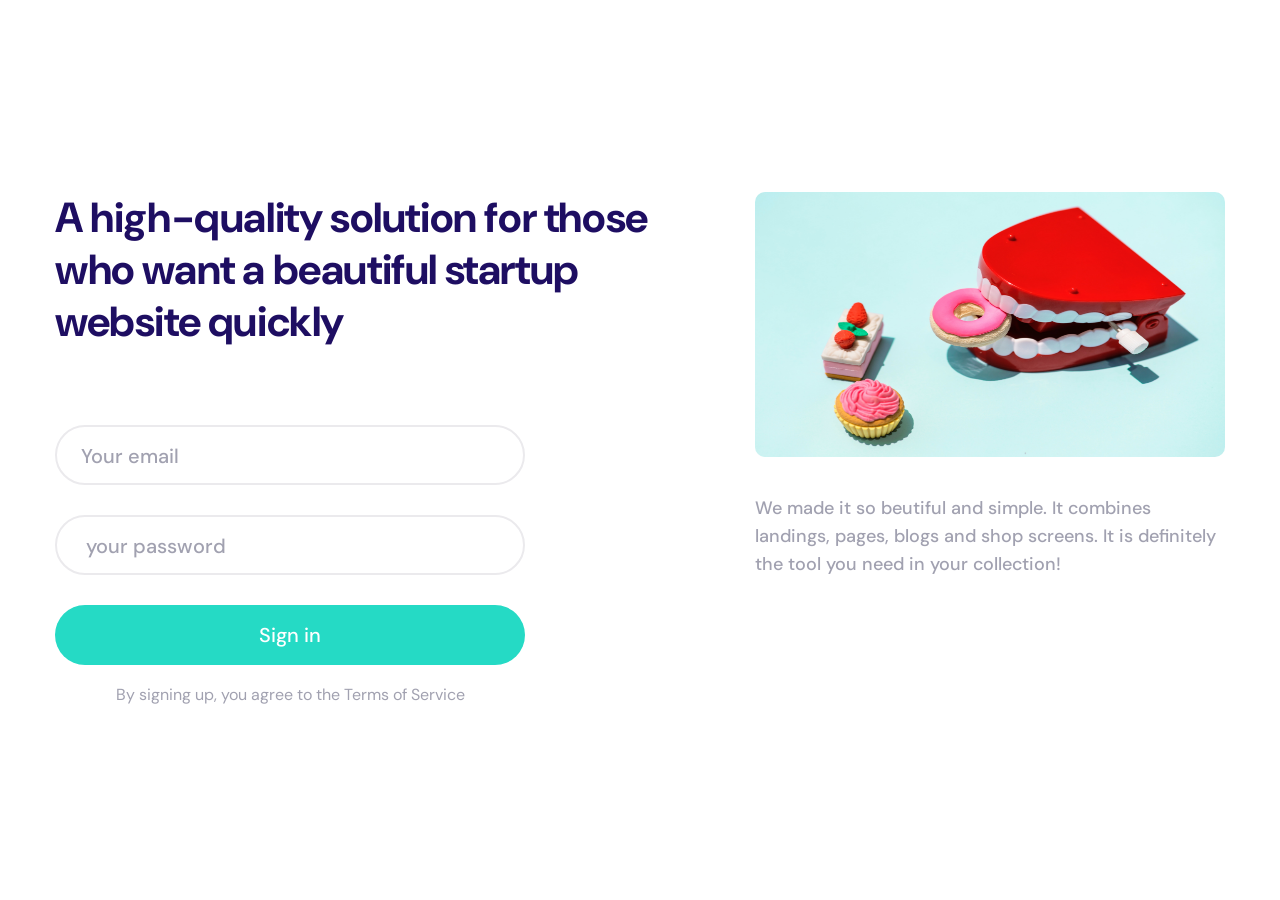
==== index.html @ a72077d7 "first commit" ====
<!DOCTYPE html>
<html lang="en">

<head>
    <meta charset="UTF-8">
    <meta name="viewport" content="width=device-width, initial-scale=1.0">
    <title>Document</title>
    <link rel="stylesheet" href="./assets/style.css">
    <link rel="icon" type="image/x-icon" href="./assets/images/shop_screens.jpg">
</head>

<body>
    <section>
        <div class="container">
            <div class="row">
                <div class="box-1">
                    <div class="col-left-1">
                        <h1 class="heading">
                            A high-quality solution for those who want a beautiful startup website quickly
                        </h1>
                    </div>
                    <div class="col-left-2">
                        <form class="column">
                            <input class="email-input" type="email" id="email" placeholder="Your email" required>
                            <input class="password-input" type="password" name="password" placeholder=" your password">
                            <button class="btn" type="submit">Sign in</button>
                        </form>
                        <p class="para">
                            By signing up, you agree to the Terms of Service
                        </p>
                    </div>
                </div>

                <div class="box-2">
                    <div class="col-right">
                        <div class="img">
                            <img src="./assets/images/shop_screens.jpg" alt="shop_screens">
                        </div>
                        <p class="para-2">
                            We made it so beutiful and simple. It combines landings, pages, blogs and shop screens. It is definitely the tool you need in your collection! 
                        </p>
                    </div>
                </div>
            </div>
        </div>
    </section>
</body>

</html>
---- assets/style.css ----
@import url('https://fonts.googleapis.com/css2?family=DM+Sans:ital,opsz,wght@0,9..40,100..1000;1,9..40,100..1000&display=swap');

* {
    font-family: "DM Sans", sans-serif;
    margin: 0;
}

section {
    min-height: 100vh;
    display: flex;
    align-items: center;
    justify-content: center;
}

.container {
    max-width: 1170px;
    display: flex;
    align-items: center;
    justify-content: center;
    padding: 20px;
}

.row {
    display: flex;
    justify-content: center;
    /* align-items: center;
        min-height: 100vh; */
    width: 100%;
    gap: 100px;
}

.box-1 {
    display: flex;
    flex-direction: column;
    gap: 77px;
}

.col-left-1 {
    max-width: 600px;
}

.heading {
    font-weight: 700;
    font-size: 42px;
    line-height: 52px;
    letter-spacing: -0.4px;
    color: #1E0E62;

}

.col-left-2 {
    max-width: 470px;
}

.column {
    display: flex;
    flex-direction: column;
    gap: 30px;
}

.email-input {
    max-width: 470px;
    height: 22px;
    border-radius: 100px;
    border: 2px solid;
    border-color: #EBEAED;

    font-weight: 500;
    font-size: 20px;
    line-height: 26px;
    padding: 18px 24px 16px 24px;
}

.email-input::placeholder {
    color: #15143966;
}

.password-input {
    max-width: 470px;
    height: 22px;
    border-radius: 100px;
    border: 2px solid;
    border-color: #EBEAED;

    font-weight: 500;
    font-size: 20px;
    line-height: 26px;
    padding: 18px 24px 16px 24px;
}

.password-input::placeholder {
    color: #15143966;
}

.btn {
    max-width: 470px;
    height: 60px;
    border-radius: 100px;
    background-color: #25DAC5;
    color: #FFFFFF;

    font-weight: 500;
    font-size: 20px;
    line-height: 26px;
    text-align: center;
    border: none;
    cursor: pointer;


}

.para {
    font-weight: 400;
    font-size: 16px;
    line-height: 26px;
    text-align: center;
    padding-top: 17px;
    color: #15143966;
}

.box-2 {
    display: flex;
    flex-direction: column;

}

.col-right {
    max-width: 470px;
}

img {
    width: 100%;
    height: 265px;
    border-radius: 10px;

}

.para-2 {
    font-weight: 500;
    font-size: 18px;
    line-height: 28px;
    color: #15143966;
    padding-top: 32px;
}


@media (max-width: 992px) {
    .row {
        gap: 50px;
    }

    .heading {
        font-size: 36px;
        line-height: 46px;
    }
}

@media (max-width: 768px) {
    .row {
        flex-direction: column;
        gap: 40px;
        align-items: center;
        text-align: center;
    }

    .box-1 {
        width: 100%;
    }

    .box-2 {
        width: 100%;
    }

    .col-left-1 {
        max-width: 100%;
    }

    .col-left-2 {
        max-width: 100%;
    }

    .col-right {
        max-width: 100%;
    }

    .heading {
        font-size: 28px;
        line-height: 38px;
    }

    .column {
        gap: 20px;
    }

    .email-input {
        /* width: 100%; */
        max-width: 720px;
    }

    .password-input {
        /* width: 100%; */
        max-width: 720px;
    }

    .btn {
        width: 100%;
        max-width: 100%;
    }

    img {
        height: auto;
    }
}


@media (max-width: 480px) {
    .heading {
        font-size: 24px;
        line-height: 32px;
    }

    .para-2 {
        font-size: 16px;
        line-height: 24px;
    }
}
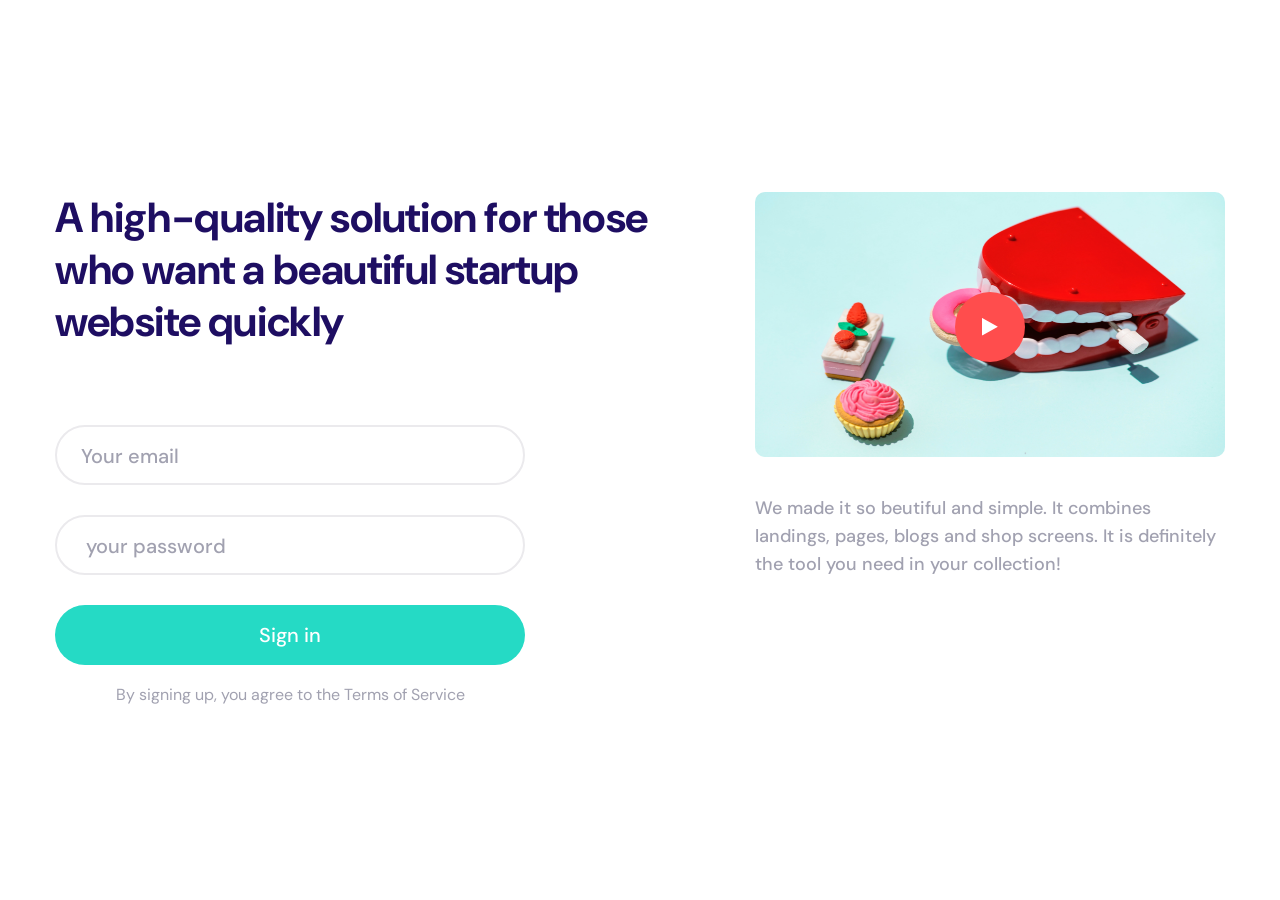
==== commit d55929b2: "add video icon" ====
--- a/index.html
+++ b/index.html
@@ -33,11 +33,21 @@
 
                 <div class="box-2">
                     <div class="col-right">
-                        <div class="img">
+                        <div class="img-box">
                             <img src="./assets/images/shop_screens.jpg" alt="shop_screens">
+                            <div class="play-btn">
+                                <svg width="16" height="18" viewBox="0 0 16 18" fill="none"
+                                    xmlns="http://www.w3.org/2000/svg">
+                                    <path
+                                        d="M15.4464 9.07373L0.625 17.3103C0.453869 17.4071 0.30506 17.4182 0.178571 17.3438C0.0595238 17.2694 0 17.1355 0 16.942V0.513462C0 0.32001 0.0595238 0.186081 0.178571 0.111676C0.30506 0.0372713 0.453869 0.0484321 0.625 0.145159L15.4464 8.38177C15.6176 8.47849 15.7031 8.59382 15.7031 8.72775C15.7031 8.86168 15.6176 8.977 15.4464 9.07373Z"
+                                        fill="white" />
+                                </svg>
+
+                            </div>
                         </div>
                         <p class="para-2">
-                            We made it so beutiful and simple. It combines landings, pages, blogs and shop screens. It is definitely the tool you need in your collection! 
+                            We made it so beutiful and simple. It combines landings, pages, blogs and shop screens. It
+                            is definitely the tool you need in your collection!
                         </p>
                     </div>
                 </div>
--- a/assets/style.css
+++ b/assets/style.css
@@ -132,7 +132,33 @@
     width: 100%;
     height: 265px;
     border-radius: 10px;
-
+    
+
+}
+.img-box
+{
+    position: relative;
+}
+
+.play-btn
+{
+    position: absolute;
+    top: 50%;
+    left: 50%;
+    transform: translate(-50%, -50%);
+    
+    width: 70px;
+    height: 70px;
+    background-color: #ff4d4d;
+    color: white;
+    
+    display: flex;
+    align-items: center;
+    justify-content: center;
+    
+    border-radius: 50%;
+    font-size: 30px;
+    cursor: pointer;
 }
 
 .para-2 {
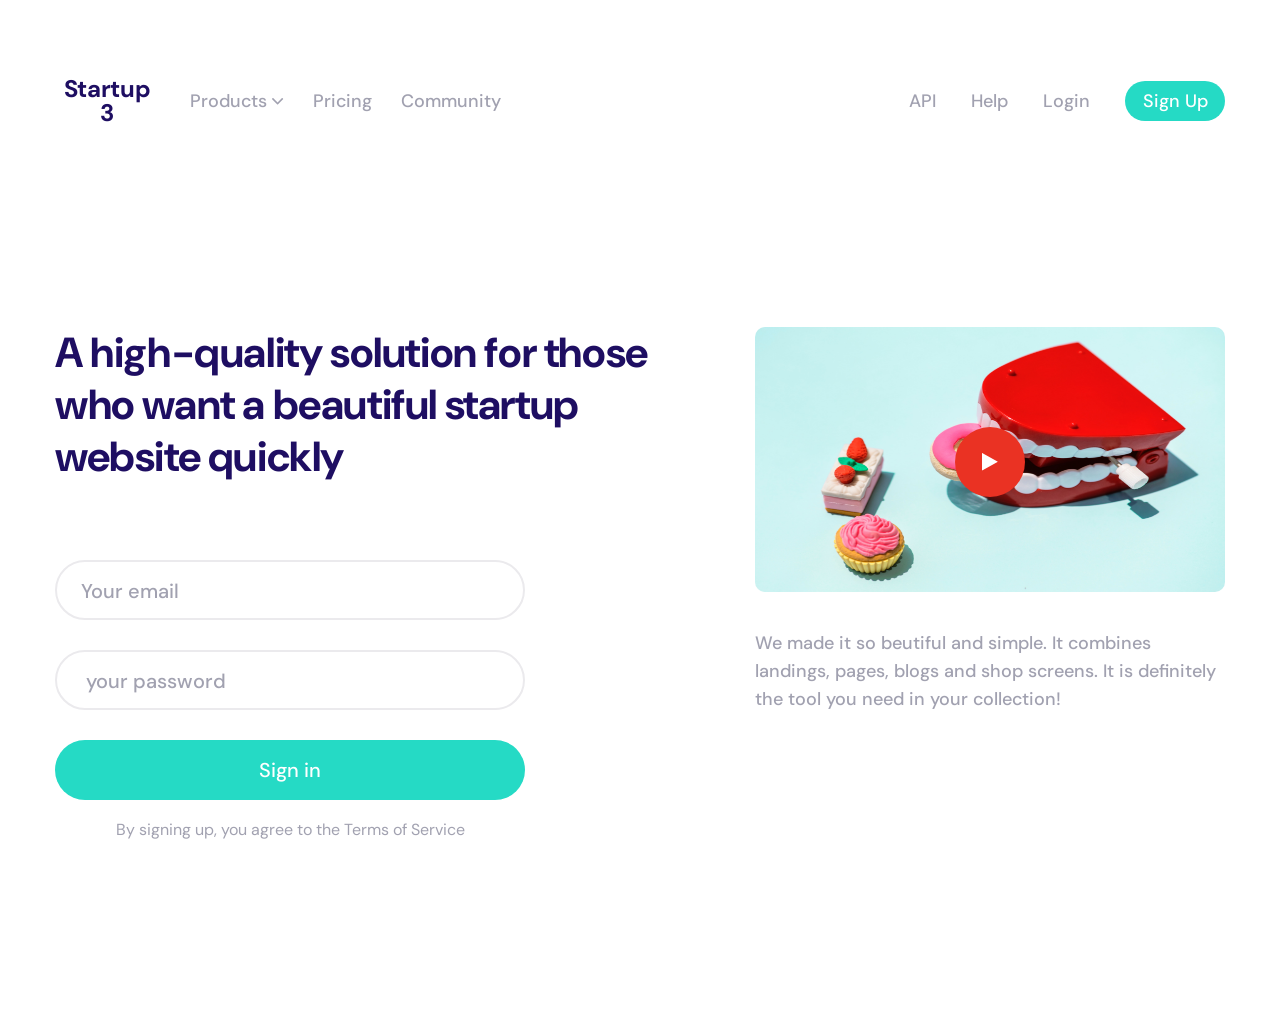
==== commit 98e0caa3: "add header" ====
--- a/index.html
+++ b/index.html
@@ -10,6 +10,65 @@
 </head>
 
 <body>
+    <header>
+        <nav class="container-header">
+            <div class="row-header">
+                <div class="col-left-header">
+                    <h1 class="header-heading">
+                        Startup 3
+                    </h1>
+                    <input type="checkbox" hidden id="menu-checkbox" class="menu-checkbox">
+                    <label for="menu-checkbox" class="input-checkbox-lable">
+                        <span class="menu-button"></span>
+                        <span class="menu-button"></span>
+                        <span class="menu-button"></span>
+                    </label>
+                    <div class="nav-list">
+                        <ul class="list">
+                            <a href="#">
+                                <li class="list-group"> <span>Products</span>
+                                    <svg width="12" height="7" viewBox="0 0 12 7" fill="none"
+                                        xmlns="http://www.w3.org/2000/svg">
+                                        <path
+                                            d="M11.1384 0.926409C11.1384 0.837123 11.0938 0.736676 11.0268 0.669712L10.4688 0.111676C10.4018 0.0447122 10.3013 6.9499e-05 10.2121 6.9499e-05C10.1228 6.9499e-05 10.0223 0.0447122 9.95536 0.111676L5.5692 4.49784L1.18304 0.111676C1.11607 0.0447122 1.01563 6.9499e-05 0.926339 6.9499e-05C0.825893 6.9499e-05 0.736607 0.0447122 0.669643 0.111676L0.111607 0.669712C0.0446429 0.736676 7.45058e-08 0.837123 7.45058e-08 0.926409C7.45058e-08 1.01569 0.0446429 1.11614 0.111607 1.1831L5.3125 6.384C5.37946 6.45096 5.47991 6.49561 5.5692 6.49561C5.65848 6.49561 5.75893 6.45096 5.82589 6.384L11.0268 1.1831C11.0938 1.11614 11.1384 1.01569 11.1384 0.926409Z"
+                                            fill="#151439" fill-opacity="0.4" />
+                                    </svg>
+
+                                </li>
+                            </a>
+                            <a href="#">
+                                <li>Pricing</li>
+                            </a>
+                            <a href="#">
+                                <li>Community</li>
+                            </a>
+
+                        </ul>
+
+                        <ul class="list list-2">
+                            <a href="#">
+                                <li>API</li>
+                            </a>
+                            <a href="#">
+                                <li>Help</li>
+                            </a>
+                            <a href="#">
+                                <li>Login</li>
+                            </a>
+                            <button class="btn-heading">Sign Up</button>
+                        </ul>
+                    </div>
+                </div>
+
+
+
+
+
+            </div>
+        </nav>
+    </header>
+
+    <!-- section-body -->
     <section>
         <div class="container">
             <div class="row">
--- a/assets/style.css
+++ b/assets/style.css
@@ -3,8 +3,162 @@
 * {
     font-family: "DM Sans", sans-serif;
     margin: 0;
-}
-
+    text-decoration: none;
+}
+.container-header {
+    max-width: 1170px;
+    width: 100%;
+    margin: auto;
+    padding: 10px;
+    position: relative;
+}
+
+.row-header {
+    display: flex;
+    align-items: center;
+    padding-top: 67px;
+}
+
+.col-left-header {
+    display: flex;
+    align-items: center;
+    justify-content: center;
+    gap: 31px;
+}
+
+.header-heading {
+    font-weight: 700;
+    font-size: 24px;
+    line-height: 100%;
+    letter-spacing: -0.29px;
+    text-align: center;
+    color: #1E0E62;
+    width: 100%;
+    max-width: 111px;
+}
+
+.input-checkbox-lable {
+    display: flex;
+    align-items: center;
+    justify-content: center;
+    flex-direction: column;
+    gap: 2px;
+    cursor: pointer;
+    z-index: 2;
+    right: 10px;
+    top: 88px;
+    display: none;
+    position: absolute;
+}
+
+.menu-button {
+    width: 40px;
+    height: 4px;
+    background-color: black;
+    border-radius: 4px;
+    display: flex;
+}
+
+.menu-checkbox {
+    position: relative;
+    z-index: 2;
+}
+.nav-list
+{
+    width: 100%;
+    display: flex;
+    justify-content: space-between;
+    align-items: center;
+    justify-content: center;
+    gap: 408px;
+}
+
+.list {
+    display: flex;
+    align-items: center;
+    gap: 29px;
+    list-style-type: none;
+    padding: 0;
+    margin: 0;
+
+}
+.list-group
+{
+    display: flex;
+    justify-content: center;
+    align-items: center;
+    gap: 5px;
+}
+
+.list-2 {
+    gap: 35px;
+}
+
+
+li {
+    font-weight: 500;
+    font-size: 18px;
+    line-height: 26px;
+    color: #15143966;
+
+}
+
+.btn-heading {
+    width: 100px;
+    height: 40px;
+    border-radius: 100px;
+    font-weight: 500;
+    font-size: 18px;
+    line-height: 26px;
+    text-align: center;
+    background-color: #25DAC5;
+    color: #FFFFFF;
+    border: none;
+    cursor: pointer;
+}
+
+.btn-heading:hover {
+    background-color: #FFFFFF;
+    color: #25DAC5;
+}
+
+
+
+@media (max-width:1200px) {
+    .nav-list {
+        position: fixed;
+        top: 0;
+        left: 100%;
+        width: 100%;
+        height: 100%;
+        background-color: whitesmoke;
+        flex-direction: column;
+        justify-content: center;
+        align-items: center;
+        gap: 10px;
+        z-index: 1;
+        transition: all 300ms;
+    }
+
+    .row {
+        justify-content: space-between;
+    }
+
+    .list{
+        flex-direction: column;
+        gap: 10px;
+    }
+    .input-checkbox-lable{
+        display: flex;
+    }
+    .menu-checkbox:checked~.nav-list{
+        left: 0;
+    }
+    
+
+}
+
+/* body section */
 section {
     min-height: 100vh;
     display: flex;
@@ -69,6 +223,7 @@
     font-size: 20px;
     line-height: 26px;
     padding: 18px 24px 16px 24px;
+    outline: none;
 }
 
 .email-input::placeholder {
@@ -86,6 +241,7 @@
     font-size: 20px;
     line-height: 26px;
     padding: 18px 24px 16px 24px;
+    outline: none;
 }
 
 .password-input::placeholder {
@@ -109,6 +265,11 @@
 
 }
 
+.btn:hover {
+    background-color: #FFFFFF;
+    color: #25DAC5;
+}
+
 .para {
     font-weight: 400;
     font-size: 16px;
@@ -132,33 +293,40 @@
     width: 100%;
     height: 265px;
     border-radius: 10px;
-    
-
-}
-.img-box
-{
+
+
+}
+
+.img-box {
     position: relative;
 }
 
-.play-btn
-{
+.play-btn {
     position: absolute;
     top: 50%;
     left: 50%;
     transform: translate(-50%, -50%);
-    
+
     width: 70px;
     height: 70px;
-    background-color: #ff4d4d;
+    background-color: #EA3223;
     color: white;
-    
-    display: flex;
-    align-items: center;
-    justify-content: center;
-    
+
+    display: flex;
+    align-items: center;
+    justify-content: center;
+
     border-radius: 50%;
     font-size: 30px;
     cursor: pointer;
+}
+
+.play-btn:hover {
+    background-color: white;
+}
+
+.play-btn:hover path {
+    fill: #EA3223;
 }
 
 .para-2 {
